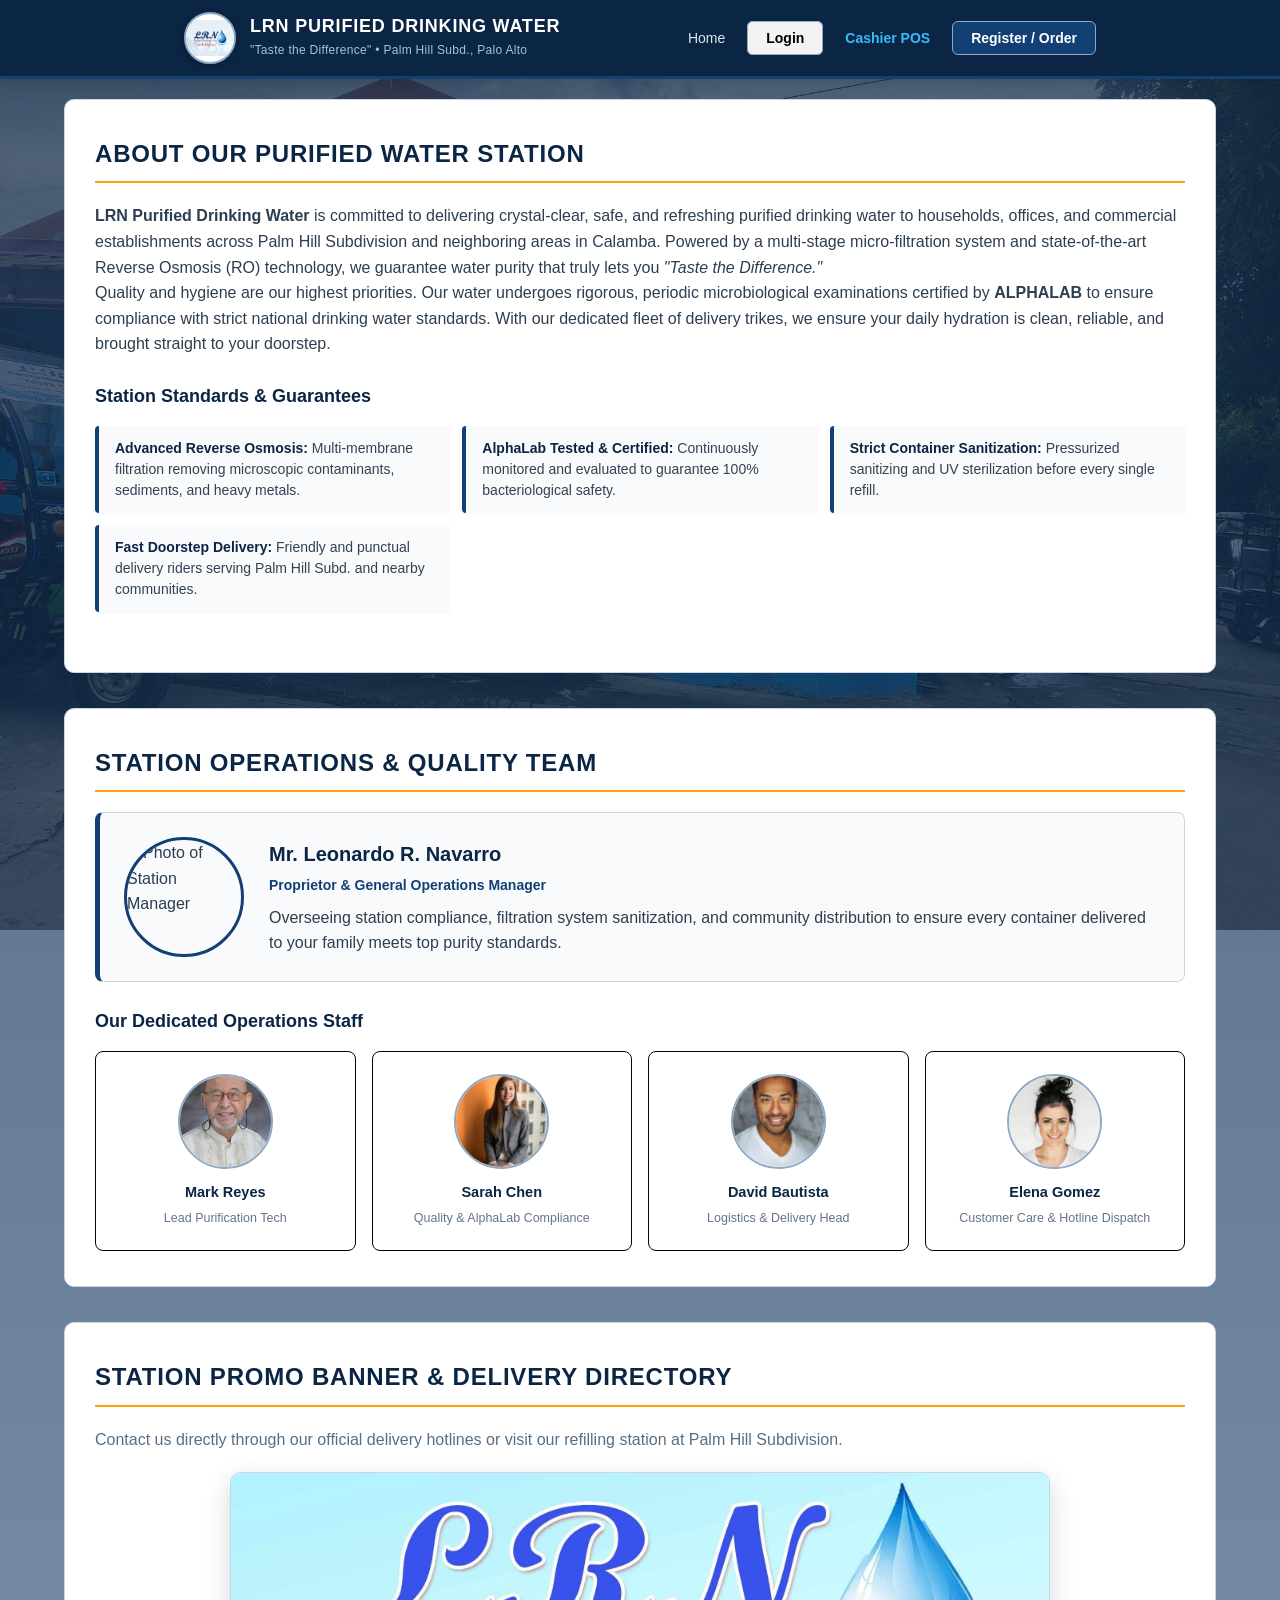
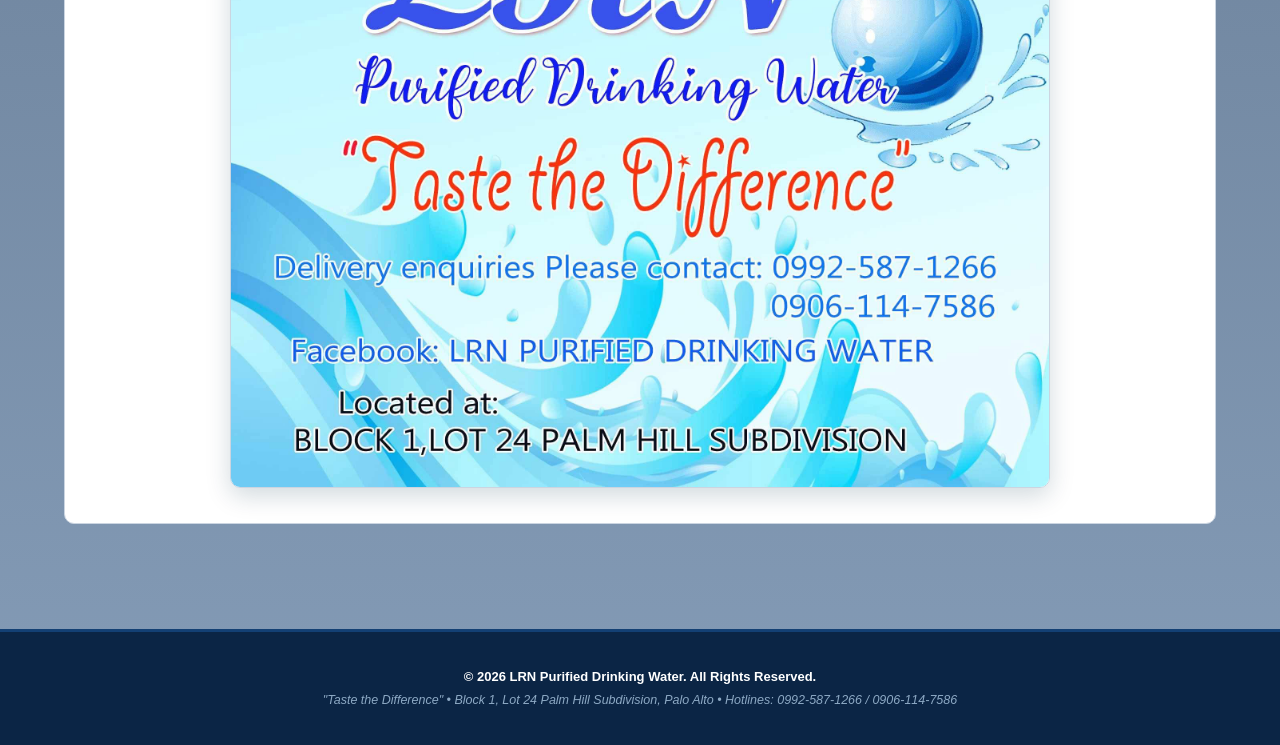
==== 01_SOURCE_CODE/index.html @ 71b27a32 "Restructure the directory to align with the required final submission directory given" ====
<!DOCTYPE html>
<html lang="en">
<head>
    <meta charset="UTF-8">
    <meta name="viewport" content="width=device-width, initial-scale=1.0">
    <title>Home Page | LRN Purified Drinking Water</title>
    <link rel="stylesheet" href="css/style.css" />
</head>

<body>

    <!-- Header Section -->
    <header>
    <div class="container header-inner">
        <!-- Brand Identity -->
        <a href="index.html" class="brand-section">
            <img src="images/lrn_logo.png" alt="LRN Purified Drinking Water Logo" class="brand-logo">
            <div class="brand-title">
                <h1>LRN PURIFIED DRINKING WATER</h1>
                <p>"Taste the Difference" &bull; Palm Hill Subd., Palo Alto</p>
            </div>
        </a>

        <!-- Navigation Links -->
        <nav>
            <ul>
                <li><a href="index.html" class="active">Home</a></li>
                <li><a href="login.html" class="nav-btn-login">Login</a></li>
                <li><a href="pos.html" style="color: #38bdf8; font-weight: bold;">Cashier POS</a></li>
                <li><a href="registration.html" class="nav-btn-register">Register / Order</a></li>
            </ul>
        </nav>
    </div>
    </header>

    <!-- Main Content Section -->
    <main class="container">
        
        <!-- About Department Section -> About LRN Water -->
        <section class="index-section-card">
            <h2 class="index-section-title">ABOUT OUR PURIFIED WATER STATION</h2>

            <div class="about-text">
                <p>
                    <strong>LRN Purified Drinking Water</strong> is committed to delivering crystal-clear, safe, and refreshing purified drinking water to households, offices, and commercial establishments across Palm Hill Subdivision and neighboring areas in Calamba. Powered by a multi-stage micro-filtration system and state-of-the-art Reverse Osmosis (RO) technology, we guarantee water purity that truly lets you <em>"Taste the Difference."</em>
                </p>
                <p>
                    Quality and hygiene are our highest priorities. Our water undergoes rigorous, periodic microbiological examinations certified by <strong>ALPHALAB</strong> to ensure compliance with strict national drinking water standards. With our dedicated fleet of delivery trikes, we ensure your daily hydration is clean, reliable, and brought straight to your doorstep.
                </p>
            </div>

            <!-- Features List -->
            <h3 class="subsection-title">Station Standards & Guarantees</h3>
            <ul class="features-list">
                <li>
                    <strong>Advanced Reverse Osmosis:</strong> Multi-membrane filtration removing microscopic contaminants, sediments, and heavy metals.
                </li>
                <li>
                    <strong>AlphaLab Tested & Certified:</strong> Continuously monitored and evaluated to guarantee 100% bacteriological safety.
                </li>
                <li>
                    <strong>Strict Container Sanitization:</strong> Pressurized sanitizing and UV sterilization before every single refill.
                </li>
                <li>
                    <strong>Fast Doorstep Delivery:</strong> Friendly and punctual delivery riders serving Palm Hill Subd. and nearby communities.
                </li>
            </ul>
        </section>

        <!-- Leadership & Operations Section -->
        <section class="index-section-card">
            <h2 class="index-section-title">STATION OPERATIONS & QUALITY TEAM</h2>
            
            <!-- Station Head Card -->
            <div class="dean-card">
                <img src="images/manager_index.jpg" alt="Photo of Station Manager" class="dean-img">
                <div class="dean-info">
                    <h3>Mr. Leonardo R. Navarro</h3>
                    <p class="position">Proprietor & General Operations Manager</p>
                    <p>Overseeing station compliance, filtration system sanitization, and community distribution to ensure every container delivered to your family meets top purity standards.</p>
                </div>
            </div>

            <!-- Team Grid (Responsive 4-column) -->
            <h3 class="subsection-title">Our Dedicated Operations Staff</h3>
            <div class="faculty-grid">
                <div class="faculty-card">
                    <img src="images/faculty_member_1_index.jpg" alt="Purification Specialist" class="faculty-img">
                    <h4>Mark Reyes</h4>
                    <p>Lead Purification Tech</p>
                </div>
                <div class="faculty-card">
                    <img src="images/faculty_member_2_index.jpg" alt="Quality Inspector" class="faculty-img">
                    <h4>Sarah Chen</h4>
                    <p>Quality & AlphaLab Compliance</p>
                </div>
                <div class="faculty-card">
                    <img src="images/faculty_member_3_index.jpg" alt="Logistics Lead" class="faculty-img">
                    <h4>David Bautista</h4>
                    <p>Logistics & Delivery Head</p>
                </div>
                <div class="faculty-card">
                    <img src="images/faculty_member_4_index.jpg" alt="Customer Care" class="faculty-img">
                    <h4>Elena Gomez</h4>
                    <p>Customer Care & Hotline Dispatch</p>
                </div>
            </div>
        </section>

        <!-- Official Station Banner & Contact Directory -->
        <section class="index-section-card">
            <h2 class="index-section-title">STATION PROMO BANNER & DELIVERY DIRECTORY</h2>
            <p style="margin-bottom: 20px; color: #576f84;">
                Contact us directly through our official delivery hotlines or visit our refilling station at Palm Hill Subdivision.
            </p>
            
            <div class="banner-container">
                <img 
                    src="images/lrn_tarpaulin.jpg" 
                    alt="LRN Purified Drinking Water Official Banner" 
                    class="tarpaulin-img"
                >
            </div>
        </section>

    </main>

    <!-- Footer -->
    <footer>
        <div class="container footer-compact">
            <p class="footer-copy">&copy; 2026 LRN Purified Drinking Water. All Rights Reserved.</p>
            <p class="footer-motto">"Taste the Difference" &bull; Block 1, Lot 24 Palm Hill Subdivision, Palo Alto &bull; Hotlines: 0992-587-1266 / 0906-114-7586</p>
        </div>
    </footer>

</body>
</html>
---- 01_SOURCE_CODE/css/style.css ----
/* ==========================================================
            UNIVERSAL CSS - TOGOTO
   ========================================================== */

* {
    margin: 0;
    padding: 0;
    box-sizing: border-box;
}

body {
    font-family: 'Segoe UI', Tahoma, Geneva, Verdana, sans-serif;
    font-size: 16px;
    line-height: 1.6;
    color: #2c3e50;
    background-color: #edf2f7;

    background: linear-gradient(rgba(11, 37, 69, 0.72), rgba(19, 64, 116, 0.52)), 
                url('../images/water_background.jpg') no-repeat center center fixed;
    background-size: cover;
    min-height: 100vh;
    
}

.container {
    width: 90%;
    max-width: 1200px;
    margin: 0 auto;
    padding: 20px 0;
}

/* HEADER */
header {
    background-color: #0b2545;
    border-bottom: 3px solid #134074;
    box-shadow: 0 4px 15px rgba(0, 0, 0, 0.15);
    position: relative;
    padding: 12px 0;
    z-index: 100;
}

.header-inner {
    max-width: 960px;
    margin: 0 auto;
    padding: 0 24px;
    display: flex;
    align-items: center;
    justify-content: space-between;
}

/* Brand Section */
.brand {
  display: flex;
  align-items: center;
  gap: 12px;
}

.brand-mark {
  font-family: 'IBM Plex Mono', monospace;
  background-color: var(--accent);
  color: var(--navy);
  font-size: 14px;
  font-weight: 600;
  letter-spacing: 0.08em;
  padding: 6px 10px;
  border: 1px solid var(--accent-dark);
}

.brand-name {
  color: #FFFFFF;
  font-size: 15px;
  letter-spacing: 0.02em;
}

.brand-section {
    display: flex;
    align-items: center;
    text-decoration: none; 
}

.brand-logo {
    width: 52px;
    height: 52px;
    border-radius: 50%;
    margin-right: 14px;
    border: 2px solid #8da9c4;
    background-color: #ffffff;
    box-shadow: 0 2px 6px rgba(0,0,0,0.2);
    object-fit: contain;
}

.brand-title h1 {
    font-size: 18px;
    font-weight: 700;
    letter-spacing: 0.8px;
    color: #ffffff;
    margin: 0;
    line-height: 1.2;
}

.brand-title p {
    font-size: 12px;
    font-weight: 400;
    color: #a8c0d8; 
    margin-top: 3px;
    letter-spacing: 0.3px;
}

/* Navigation Menu */
nav ul {
    list-style: none;
    display: flex;
    align-items: center;
    gap: 18px;
    margin: 0;
    padding: 0;
}

nav ul li a {
    text-decoration: none;
    color: #dce4ec;
    font-size: 14px;
    font-weight: 500;
    padding: 6px 4px;
    position: relative;
    transition: color 0.2s ease;
    white-space: nowrap;
}

/* "Register" Button */
.nav-btn-register {
    background-color: #134074;
    color: #ffffff;
    padding: 8px 18px;
    border-radius: 6px;
    border: 1px solid #8da9c4;
    font-weight: 600;
    transition: all 0.2s ease;
}

.nav-btn-register:hover {
    background-color: #5bc0be;
    color: #0b2545;
    border-color: #5bc0be;
    box-shadow: 0 2px 8px rgba(91, 192, 190, 0.3);
}

.nav-btn-login {
    background-color: #f3f3f3;
    color: #000000;
    padding: 8px 18px;
    border-radius: 6px;
    border: 1px solid #8da9c4;
    font-weight: 600;
    transition: all 0.2s ease;
}

.nav-btn-login:hover {
    background-color: #2e5f5f;
    color: #0b2545;
    border-color: #5bc0be;
    box-shadow: 0 2px 8px rgba(91, 192, 190, 0.3);
}

.auth-card,
.left-sidebar,
.registrationForm,
.form-group,
input, select, textarea {
    box-sizing: border-box;
}

/* Mobile & Tablet Responsiveness */
@media (max-width: 900px) {
    .header-inner {
        flex-direction: column;
        gap: 15px;
        text-align: center;
    }
    .brand-section {
        flex-direction: column;
    }
    .brand-logo {
        margin-right: 0;
        margin-bottom: 8px;
    }
    nav ul {
        flex-wrap: wrap;
        justify-content: center;
        gap: 12px;
    }
}

/* Footer */
footer {
    background-color: #0b2545;
    border-top: 3px solid #134074;
    padding: 15px 0;
    margin-top: 50px;
    text-align: center;
}

.footer-copy {
    color: #ffffff;
    font-size: 13px;
    font-weight: 600;
    margin: 0 0 3px 0;
}

.footer-motto {
    color: #8da9c4;
    font-size: 12.5px;
    font-style: italic;
    margin: 0;
}




















/* ==========================================================
            INDEX.HTML -- NAVARRO
   ========================================================== */

/* Hero Banner */
.hero-banner {
    background-color: #0b2545;
    background: linear-gradient(135deg, #0b2545 0%, #134074 100%);
    color: #ffffff;
    text-align: center;
    padding: 60px 20px;
    margin-bottom: 35px;
    border-bottom: 3px solid #8da9c4;
}

.hero-banner h2 {
    font-size: 32px;
    font-weight: 800;
    color: #ffffff; 
    letter-spacing: 2px;
    margin-bottom: 12px;
    text-shadow: 0 2px 4px rgba(0, 0, 0, 0.4);
}

.hero-banner p {
    font-size: 16px;
    color: #eef4f8;
    max-width: 800px;
    margin: 0 auto;
}

/* Subsection headings */
.subsection-title {
    font-size: 18px;
    color: #0b2545;
    margin: 25px 0 14px 0;
    font-weight: 700;
}

/* Department Features List (Modern Styled Cards) */
.features-list {
    list-style: none;
    padding: 0;
    margin: 15px 0 25px 0;
    display: grid;
    grid-template-columns: repeat(auto-fit, minmax(280px, 1fr));
    gap: 12px;
}

.features-list li {
    background-color: #f8fafc;
    border-left: 4px solid #134074;
    border-radius: 4px;
    padding: 12px 16px;
    font-size: 14px;
    line-height: 1.5;
    color: #334155;
    box-shadow: 0 1px 3px rgba(0, 0, 0, 0.05);
}

.features-list li strong {
    color: #0b2545;
}

/* Dean Card */
.dean-card {
    display: flex;
    align-items: center;
    background-color: #f8fafc;
    border: 1px solid #cbd5e1;
    border-left: 5px solid #134074;
    border-radius: 8px;
    padding: 24px;
    margin-bottom: 25px;
}

.dean-img {
    width: 120px;
    height: 120px;
    border-radius: 50%;
    object-fit: cover;
    margin-right: 25px;
    border: 3px solid #134074;
    flex-shrink: 0;
}

.dean-info h3 {
    color: #0b2545;
    font-size: 20px;
    margin-bottom: 4px;
}

.dean-info .position {
    color: #134074;
    font-weight: 600;
    font-size: 14px;
    margin-bottom: 8px;
}

/* Faculty Grid (Responsive for all screen sizes) */
.faculty-grid {
    display: grid;
    grid-template-columns: repeat(4, 1fr);
    gap: 16px;
    margin-top: 15px;
}

.faculty-card {
    background-color: #ffffff;
    border: 1px solid #030303;
    border-radius: 8px;
    text-align: center;
    padding: 22px 14px;
    display: flex;
    flex-direction: column;
    align-items: center;
    transition: transform 0.2s ease, box-shadow 0.2s ease;
}

.faculty-card:hover {
    transform: translateY(-3px);
    box-shadow: 0 6px 16px rgba(11, 37, 69, 0.1);
}

.faculty-img {
    width: 95px;
    height: 95px;
    border-radius: 50%;
    object-fit: cover;
    margin-bottom: 12px;
    border: 2.5px solid #8da9c4;
}

.faculty-card h4 {
    font-size: 14.5px;
    color: #0b2545;
    margin-bottom: 4px;
}

.faculty-card p {
    font-size: 12.5px;
    color: #64748b;
    margin: 0;
}

.index-section-card {
    background-color: #ffffff;
    border: 1px solid #cbd5e1;
    border-radius: 10px;
    padding: 35px 30px;
    margin-bottom: 35px;
}

.index-section-title {
    font-size: 24px;
    color: #0b2545;
    margin-bottom: 20px;
    border-bottom: 2px solid #fca311;
    padding-bottom: 8px;
    letter-spacing: 0.8px;
}

.banner-container {
    display: flex;
    justify-content: center;
    align-items: center;
    margin-top: 15px;
}

.tarpaulin-img {
    width: 100%;
    max-width: 820px;      
    height: auto;         
    border-radius: 10px;
    border: 1px solid #cbd5e1;
    box-shadow: 0 8px 24px rgba(2, 48, 71, 0.18);
    display: block;
}


/* INDEX Responsiveness */
@media (max-width: 992px) {
    .faculty-grid {
        grid-template-columns: repeat(2, 1fr); /
    }
}

@media (max-width: 600px) {
    .dean-card {
        flex-direction: column;
        text-align: center;
    }
    .dean-img {
        margin-right: 0;
        margin-bottom: 15px;
    }
    .faculty-grid {
        grid-template-columns: 1fr;           
    }
    .features-list {
        grid-template-columns: 1fr;
    }
}





/* ==========================================================
            LOGIN CSS -- AGUILAR
   ========================================================== */

.login-body {
    min-height: 100vh;
    display: flex;
    justify-content: center;
    align-items: center;
    padding: 30px 15px;
    background-size: cover;
    box-sizing: border-box;
}

.login-wrapper {
    width: 100%;
    max-width: 960px;
}

/* Top Back-To-Home Link */
.top-nav-bar {
    margin-bottom: 14px;
}

.top-nav-bar .back-home-link {
    color: #ffffff;
    text-decoration: none;
    font-size: 13.5px;
    font-weight: 600;
    display: inline-flex;
    align-items: center;
    gap: 6px;
}

.top-nav-bar .back-home-link:hover {
    color: #93c5fd;
    text-decoration: underline;
}

/* The Main Split Container (Desktop Flexbox) */
.login-card-container {
    display: flex;
    width: 100%;
    background: #ffffff;
    border-radius: 14px;
    overflow: hidden;
    box-shadow: 0 15px 35px rgba(0, 0, 0, 0.4), 0 2px 10px rgba(0, 0, 0, 0.2);
    border: 1px solid rgba(255, 255, 255, 0.15);
}

/* WELCOME SECTION (LEFT 40%) */
.welcome {
    width: 42%;
    padding: 45px 35px;
    color: white;
    display: flex;
    flex-direction: column;
    justify-content: space-between;
    background: linear-gradient(160deg, #0b2545 0%, #134074 60%, #1d5899 100%);
}

.school-brand {
    text-align: center;
}

.school-brand img {
    width: 85px;
    height: 85px;
    object-fit: contain;
    margin-bottom: 14px;
    background: #ffffff;
    border-radius: 50%;
    padding: 4px;
    border: 2px solid #8da9c4;
    box-shadow: 0 4px 10px rgba(0, 0, 0, 0.15);
}

.school-name {
    font-size: 19px;
    font-weight: 800;
    letter-spacing: 0.5px;
}

.department {
    margin-top: 6px;
    font-size: 13px;
    font-weight: 600;
    color: #d8ebff;
}

.college {
    margin-top: 5px;
    font-size: 11px;
    color: #b9d8f7;
    line-height: 1.4;
}

.welcome-content {
    margin: 30px 0;
}

.welcome-content h1 {
    font-size: 38px;
    color: #ffffff;
    margin-bottom: 12px;
}

.welcome-content p {
    color: #d8ebff;
    line-height: 1.6;
    font-size: 14px;
}

.welcome-footer p {
    font-size: 11.5px;
    color: #8da9c4;
    margin: 0;
}

/* FORM SECTION (RIGHT 58%) */
.form-section {
    width: 58%;
    padding: 45px 40px;
    background: #ffffff;
}

/* FORM HEADINGS */
.login-form h2 {
    color: #0b2545;
    font-size: 26px;
    margin-bottom: 6px;
}

.subtitle {
    color: #64748b;
    font-size: 13.5px;
    margin-bottom: 22px;
}

/* FORM LABELS & INPUTS */
.login-form label {
    display: block;
    color: #1e293b;
    font-size: 13px;
    font-weight: 600;
    margin-bottom: 6px;
}

.login-form input[type="text"],
.login-form input[type="email"],
.login-form input[type="password"] {
    width: 100%;
    padding: 12px 14px;
    margin-bottom: 16px;
    border: 1.5px solid #cbd5e1;
    border-radius: 8px;
    background: #f8fafc;
    color: #0f172a;
    font-size: 14px;
    outline: none;
    box-sizing: border-box;
    transition: all 0.2s;
}

.login-form input:focus {
    border-color: #134074;
    background: #ffffff;
    box-shadow: 0 0 0 3px rgba(19, 64, 116, 0.12);
}

/* LOGIN OPTIONS ROW */
.login-options {
    display: flex;
    align-items: center;
    justify-content: space-between;
    margin-bottom: 22px;
    font-size: 13px;
}

.login-options a {
    color: #134074;
    text-decoration: none;
    font-weight: 500;
}

.login-options a:hover {
    text-decoration: underline;
}

.remember {
    display: flex;
    align-items: center;
    gap: 6px;
    cursor: pointer;
    font-weight: normal;
    margin-bottom: 0;
    color: #475569;
}

.remember input {
    width: auto;
    margin: 0;
}

/* SUBMIT BUTTON */
.main-button {
    width: 100%;
    padding: 13px;
    border: none;
    border-radius: 8px;
    color: #ffffff;
    background: #0b2545;
    font-size: 15px;
    font-weight: 700;
    cursor: pointer;
}

.main-button:hover {
    background: #134074;    
}

/* SWITCH TO REGISTER LINK */
.switch-text {
    text-align: center;
    color: #64748b;
    font-size: 13px;
    margin-top: 22px;
}

.switch-link {
    color: #134074;
    font-weight: 700;
    text-decoration: none;
    margin-left: 4px;
}

.switch-link:hover {
    text-decoration: underline;
}

/* RESPONSIVENESS */
@media (max-width: 768px) {
    .login-body {
        padding: 20px 12px;
    }

    .login-card-container {
        flex-direction: column;
    }

    .welcome {
        width: 100%;
        padding: 30px 25px;
        text-align: center;
    }

    .welcome-content {
        display: none; 
    }

    .form-section {
        width: 100%;
        padding: 30px 22px;
    }
}













/* ==========================================================
            REGISTRATION CSS -- NAVARRO
   ========================================================== */

/* Register Body */
body.register-body {
    background-color: #335272;
    min-height: 100vh;
    margin: 0;
    padding: 30px 20px;
    font-family: -apple-system, BlinkMacSystemFont, "Segoe UI", Roboto, "Helvetica Neue", Arial, sans-serif;
    box-sizing: border-box;
    display: flex;
    justify-content: center;
    align-items: center;
}

.register-wrapper {
    width: 100%;
    max-width: 1050px;
}

/* Return Link */
.top-home-nav {
    margin-bottom: 14px;
}

.top-home-nav .back-home-link {
    color: #ffffff;
    text-decoration: none;
    font-size: 13.5px;
    font-weight: 600;
    display: inline-flex;
    align-items: center;
    gap: 6px;
}

.top-home-nav .back-home-link:hover {
    color: #93c5fd;
    text-decoration: underline;
}

.back-link {
    color: #ffffff;
    text-decoration: none;
    font-size: 13.5px;
    font-weight: 500;
    opacity: 0.9;
    transition: opacity 0.2s;
}

.auth-card {
    display: flex;
    width: 100%;
    background: #ffffff;
    border-radius: 14px;
    overflow: hidden;
    box-shadow: 0 15px 35px rgba(0, 0, 0, 0.4), 0 2px 10px rgba(0, 0, 0, 0.2);
    border: 1px solid rgba(255, 255, 255, 0.15);
}

/* Left Side */
.left-sidebar {
    background: linear-gradient(160deg, #0b2545 0%, #134074 60%, #1d5899 100%);
    color: #ffffff;
    width: 360px;
    padding: 40px 35px;
    display: flex;
    flex-direction: column;
    text-align: center;
    justify-content: space-between;
    flex-shrink: 0;
}

.brand-logo-circle {
    width: 80px;
    height: 80px;
    background-color: #ffffff;
    border-radius: 50%;
    display: flex;
    align-items: center;
    justify-content: center;
    margin: 0 auto 16px auto;
}

.brand-logo-circle img {
    width: 50px;
    height: 50px;
    object-fit: contain;
}

/* Typography styles */
.sidebar-brand h2 {
    font-size: 18px;
    font-weight: 800;
    letter-spacing: 0.5px;
    margin: 0 0 6px 0;
    color: #ffffff;
}

.sidebar-brand h3 {
    font-size: 13px;
    font-weight: 600;
    margin: 0 0 5px 0;
    color: #d8ebff;
}

.college-subtext {
    font-size: 11.5px;
    color: #b9d8f7;
    line-height: 1.4;
    margin: 0;
}

.sidebar-banner {
    margin: 40px 0;
}

.sidebar-banner h1 {
    font-size: 38px;
    font-weight: 700;
    margin: 0 0 14px 0;
    letter-spacing: -0.5px;
}

.sidebar-banner p {
    font-size: 13.5px;
    line-height: 1.6;
    color: #cbd5e1;
    margin: 0;
}

.sidebar-footer p {
    font-size: 12px;
    color: #94a3b8;
    margin: 0;
}

/* Right Sidebar (Registration Form) Area */
.right-sidebar-form-panel {
    flex: 1;
    padding: 45px 50px;
    background-color: #fcfbfb;
    overflow-y: auto;
    max-height: 90vh;
}

.right-sidebar-form-header {
    margin-bottom: 25px;
}

.right-sidebar-title{
    font-size: 24px;
    font-weight: 800;
    color: #0b2545;
    letter-spacing: 0.5px;
    margin: 0 0 8px 0;
}

.right-sidebar-subtitle {
    font-size: 14px;
    color: #64748b;
    margin: 0;
}

/* Form Groups & Inputs */
.form-group {
    margin-bottom: 18px;
}

.form-group label {
    display: block;
    font-size: 13px;
    font-weight: 600;
    color: #1e293b;
    margin-bottom: 7px;
}

.form-row {
    display: flex;
    gap: 16px;
}

.form-row .form-group {
    flex: 1;
}

input[type="text"],
input[type="email"],
input[type="password"],
input[type="date"],
input[type="tel"],  
select,
textarea {
    width: 100%;
    padding: 11px 14px;
    font-size: 14px;
    font-family: inherit;
    border: 1px solid #94a3b8; 
    border-radius: 8px;
    background-color: #ffffff;
    box-sizing: border-box;
    color: #0f172a;
    transition: border-color 0.2s, box-shadow 0.2s;
}

input::placeholder,
textarea::placeholder {
    color: #94a3b8;
}

input:focus,
select:focus,
textarea:focus {
    outline: none;
    border-color: #0d2848;
    box-shadow: 0 0 0 3px rgba(13, 40, 72, 0.1);
}

/* Message Container */
.age-feedback {
    display: none;
    font-size: 13px;
    font-weight: 600;
    margin-top: 6px;
    align-items: center;
    gap: 6px;
}

/* 18+ Eligible (Green Field & Text) */
input.valid-age {
    border-color: #16a34a;
    background-color: #f0fdf4;
    box-shadow: 0 0 0 3px rgba(22, 163, 74, 0.15);
}

.age-feedback.eligible {
    display: flex;
    color: #15803d;
}

/* Under 18 Ineligible (Red Field & Text) */
input.invalid-age {
    border-color: #dc2626;
    background-color: #fef2f2;
    box-shadow: 0 0 0 3px rgba(220, 38, 38, 0.15);
}

.age-feedback.ineligible {
    display: flex;
    color: #b91c1c;
}

/*  PASSWORD STRENGTH SYSTEM STYLES */
.password-strength-container {
    margin-top: 8px;
    display: flex;
    flex-direction: column;
    gap: 4px;
}

/* Background Gray Bar */
.strength-bar-track {
    width: 100%;
    height: 6px;
    background-color: #e2e8f0;
    border-radius: 4px;
    overflow: hidden;
}

/* Dynamic Fill Bar */
.strength-bar {
    height: 100%;
    width: 0%;
    border-radius: 4px;
    transition: width 0.3s ease, background-color 0.3s ease;
}

/* Strength Text Label */
.strength-text {
    font-size: 12px;
    font-weight: 700;
}

/* Requirements Subtext */
.password-hint {
    font-size: 11.5px;
    color: #64748b;
    margin-top: 5px;
    line-height: 1.35;
}

/* State: Weak (Red) */
.strength-weak .strength-bar {
    width: 33%;
    background-color: #dc2626;
}
.strength-weak .strength-text {
    color: #dc2626;
}

/* State: Moderate (Amber) */
.strength-moderate .strength-bar {
    width: 66%;
    background-color: #f59e0b;
}
.strength-moderate .strength-text {
    color: #d97706;
}

/* State: Strong (Green) */
.strength-strong .strength-bar {
    width: 100%;
    background-color: #16a34a;
}
.strength-strong .strength-text {
    color: #15803d;
}


/* Radios and Checkbox Options */
.option-list,
.option-grid {
    display: grid;
    grid-template-columns: repeat(auto-fit, minmax(180px, 1fr));
    gap: 10px;
}

.option-item {
    display: flex;
    align-items: center;
    gap: 9px;
    padding: 9px 12px;
    background-color: #f8fafc;
    border: 1px solid #e2e8f0;
    border-radius: 7px;
    font-size: 13px;
    color: #334155;
    cursor: pointer;
}

.option-item input {
    cursor: pointer;
}

.checkbox-label {
    display: flex;
    align-items: center;
    gap: 10px;
    font-size: 13px;
    color: #475569;
    cursor: pointer;
}

.checkbox-label input {
    cursor: pointer;
}

/* Buttons */
.button-row {
    display: flex;
    gap: 12px;
    margin-top: 25px;
}

.btn-auth-submit {
    flex: 2;
    background-color: #0d2848; /* Exact dark navy as login button */
    color: #ffffff;
    padding: 12px 18px;
    border: none;
    border-radius: 8px;
    font-size: 14px;
    font-weight: 600;
    cursor: pointer;
    transition: background-color 0.2s;
}

.btn-auth-submit:hover {
    background-color: #081a30;
}

.btn-auth-reset {
    flex: 1;
    background-color: #f1f5f9;
    color: #475569;
    padding: 12px 18px;
    border: 1px solid #cbd5e1;
    border-radius: 8px;
    font-size: 14px;
    font-weight: 600;
    cursor: pointer;
}

.btn-auth-reset:hover {
    background-color: #e2e8f0;
}

/* Bottom Helper / Redirect */
.right-sidebar-footer-link {
    margin-top: 24px;
    text-align: center;
    font-size: 13.5px;
    color: #475569;
}

.right-sidebar-footer-link a {
    color: #0b2545;
    text-decoration: none;
}

.right-sidebar-footer-link a:hover {
    text-decoration: underline;
}

/* Registration Summary Card */

.username-highlight-row {
    background-color: #f0fdf4;
}

.username-badge {
    font-family: 'Courier New', Courier, monospace;
    font-size: 15px;
    font-weight: 700;
    color: #0b2545;
    background-color: #e0f2fe;
    border: 1px solid #7dd3fc;
    padding: 3px 10px;
    border-radius: 6px;
    letter-spacing: 0.5px;
    display: inline-block;
}

.summary-card {
    margin-top: 25px;
    padding: 20px;
    background-color: #f0fdf4;
    border: 1.5px solid #86efac;
    border-radius: 10px;
    box-sizing: border-box;
    width: 100%;
    overflow: hidden; /* Prevents card from spilling out */
}

.summary-card h3 {
    color: #166534;
    font-size: 18px;
    font-weight: 700;
    margin: 0 0 4px 0;
}

.summary-subtext {
    color: #15803d;
    font-size: 13px;
    margin: 0 0 16px 0;
}

/* Base Table (Desktop / Tablet: Clean 2-column) */
.summary-table {
    width: 100%;
    border-collapse: collapse;
    background-color: #ffffff;
    border-radius: 8px;
    overflow: hidden;
    border: 1px solid #dcfce7;
    box-sizing: border-box;
}

.summary-table tr {
    border-bottom: 1px solid #e2e8f0;
}

.summary-table tr:last-child {
    border-bottom: none;
}

.summary-table th {
    width: 38%;
    padding: 10px 14px;
    text-align: left;
    font-size: 13px;
    font-weight: 700;
    color: #0b2545;
    background-color: #f8fafc;
    vertical-align: top;
}

.summary-table td {
    padding: 10px 14px;
    font-size: 13.5px;
    color: #334155;
    vertical-align: top;
    word-break: break-word;
}

/* Register Page Responsiveness */
/* --- MOBILE / PHONE  (375px to 480px) --- */
@media (max-width: 768px) {
    body.register-body {
        padding: 16px 12px;
        align-items: flex-start; 
        min-height: auto;
    }

    .register-wrapper {
        max-width: 100%;
    }

    .auth-card.register-layout {
        flex-direction: column;
        border-radius: 12px;
    }

    /* Compact the blue sidebar into a sleek top header */
    .left-sidebar {
        width: 100%;
        padding: 24px 16px;
        box-sizing: border-box;
        text-align: center;
        justify-content: center;
    }

    /* Smaller circular logo */
    .brand-logo-circle {
        width: 62px;
        height: 62px;
        margin: 0 auto 10px auto;
    }

    .brand-logo-circle img {
        width: 44px;
        height: 44px;
    }

    .sidebar-brand h2 {
        font-size: 16px;
        margin-bottom: 3px;
    }

    .sidebar-brand h3 {
        font-size: 12px;
        margin-bottom: 3px;
    }

    .college-subtext {
        font-size: 11px;
    }

    /* Hide marketing banner & footer on mobile to save space */
    .sidebar-banner,
    .sidebar-footer {
        display: none;
    }

    /* Form Container Spacing */
    .right-sidebar-form-panel {
        padding: 24px 18px;
        max-height: none;       
        overflow-y: visible;
    }

    .right-sidebar-title {
        font-size: 20px;
    }

    .right-sidebar-subtitle {
        font-size: 13px;
        margin-bottom: 18px;
    }

    .form-row {
        flex-direction: column;
        gap: 0;
    }

    .option-list,
    .option-grid {
        grid-template-columns: 1fr;
        gap: 8px;
    }

    .option-item {
        padding: 10px 12px;
        font-size: 13px;
    }

    /* Full-width action buttons */
    .button-row {
        flex-direction: column;
        gap: 10px;
    }

    .btn-auth-submit,
    .btn-auth-reset {
        width: 100%;
        padding: 13px;
        font-size: 14px;
    }
}
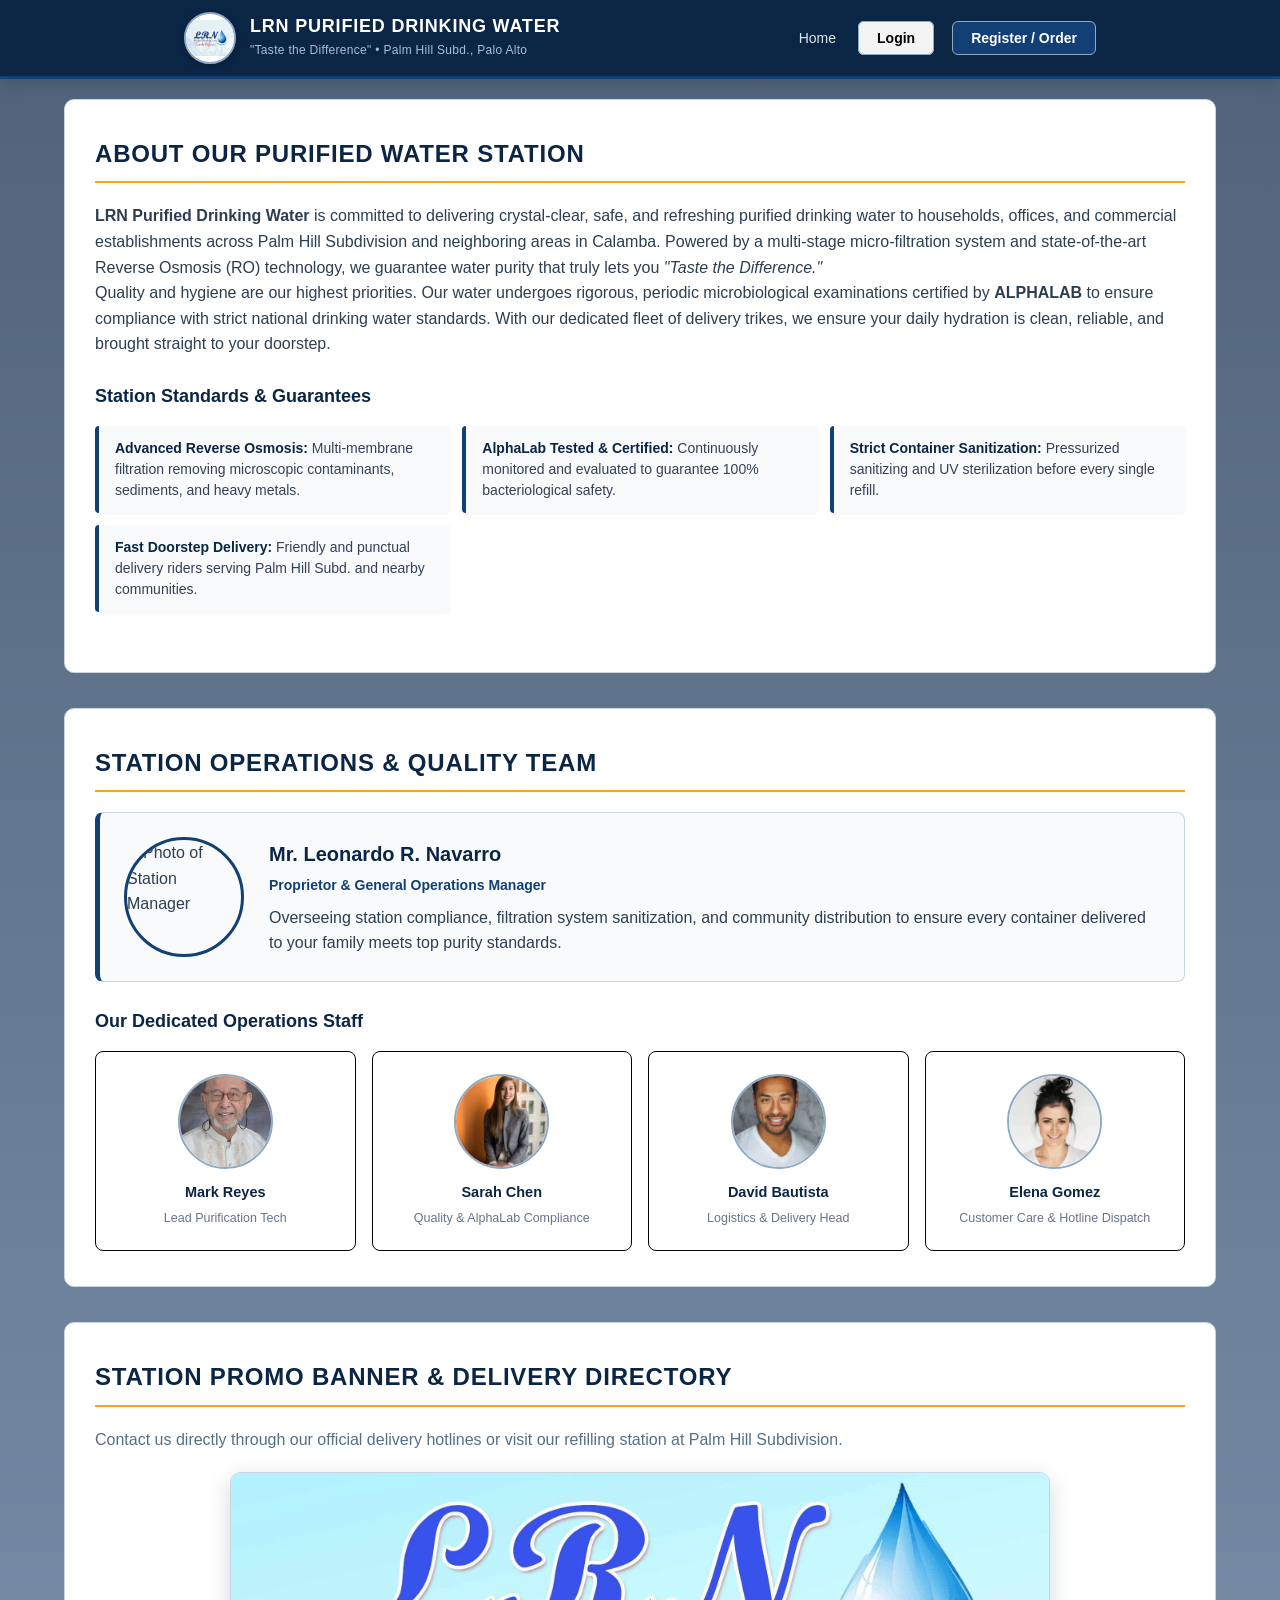
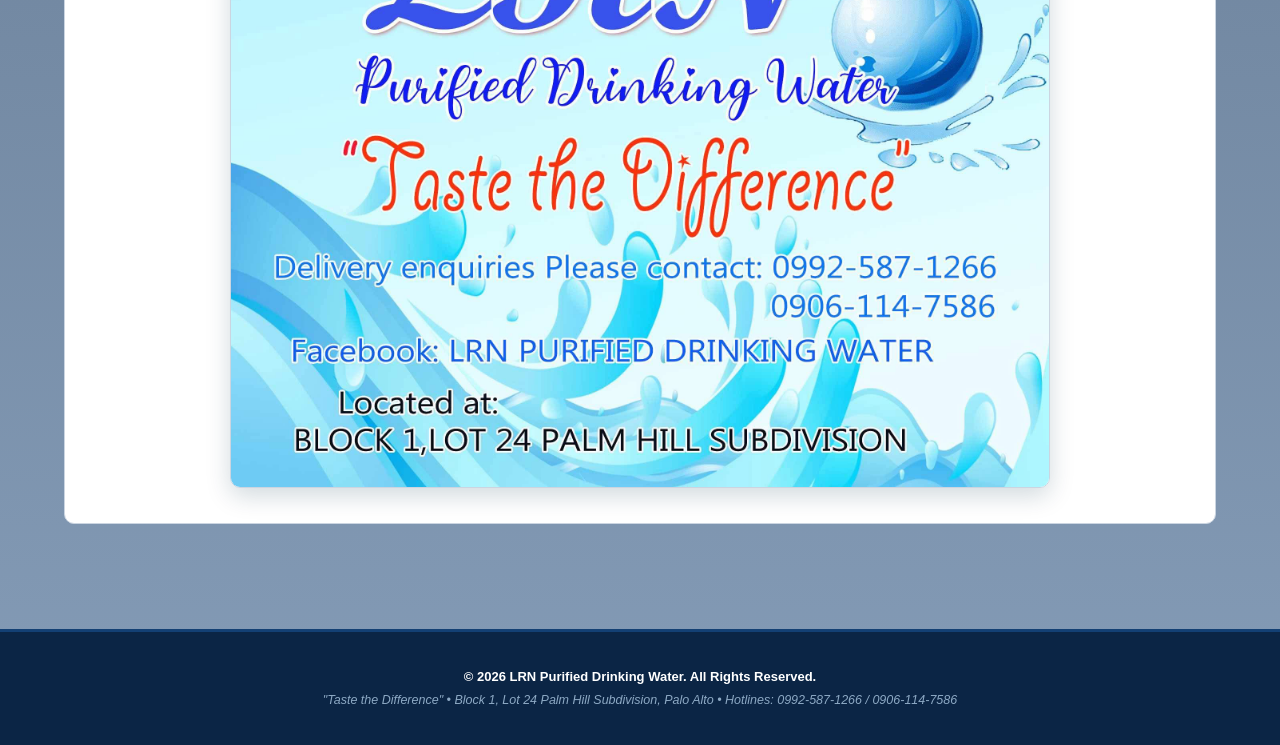
==== commit 4e1356a9: "Eh" ====
--- a/01_SOURCE_CODE/index.html
+++ b/01_SOURCE_CODE/index.html
@@ -4,7 +4,7 @@
     <meta charset="UTF-8">
     <meta name="viewport" content="width=device-width, initial-scale=1.0">
     <title>Home Page | LRN Purified Drinking Water</title>
-    <link rel="stylesheet" href="css/style.css" />
+    <link rel="stylesheet" href="assets/css/style.css" />
 </head>
 
 <body>
@@ -26,7 +26,6 @@
             <ul>
                 <li><a href="index.html" class="active">Home</a></li>
                 <li><a href="login.html" class="nav-btn-login">Login</a></li>
-                <li><a href="pos.html" style="color: #38bdf8; font-weight: bold;">Cashier POS</a></li>
                 <li><a href="registration.html" class="nav-btn-register">Register / Order</a></li>
             </ul>
         </nav>
--- a/01_SOURCE_CODE/assets/css/style.css
+++ b/01_SOURCE_CODE/assets/css/style.css
@@ -0,0 +1,1321 @@
+/* ==========================================================
+            UNIVERSAL CSS - TOGOTO
+   ========================================================== */
+
+* {
+    margin: 0;
+    padding: 0;
+    box-sizing: border-box;
+}
+
+body {
+    font-family: 'Segoe UI', Tahoma, Geneva, Verdana, sans-serif;
+    font-size: 16px;
+    line-height: 1.6;
+    color: #2c3e50;
+    background-color: #edf2f7;
+
+    background: linear-gradient(rgba(11, 37, 69, 0.72), rgba(19, 64, 116, 0.52)), 
+                url('../01_SOURCE_CODE/images/water_background.jpg') no-repeat center center fixed;
+    background-size: cover;
+    min-height: 100vh;
+    
+}
+
+.container {
+    width: 90%;
+    max-width: 1200px;
+    margin: 0 auto;
+    padding: 20px 0;
+}
+
+/* HEADER */
+header {
+    background-color: #0b2545;
+    border-bottom: 3px solid #134074;
+    box-shadow: 0 4px 15px rgba(0, 0, 0, 0.15);
+    position: relative;
+    padding: 12px 0;
+    z-index: 100;
+}
+
+.header-inner {
+    max-width: 960px;
+    margin: 0 auto;
+    padding: 0 24px;
+    display: flex;
+    align-items: center;
+    justify-content: space-between;
+}
+
+/* Brand Section */
+.brand {
+  display: flex;
+  align-items: center;
+  gap: 12px;
+}
+
+.brand-mark {
+  font-family: 'IBM Plex Mono', monospace;
+  background-color: var(--accent);
+  color: var(--navy);
+  font-size: 14px;
+  font-weight: 600;
+  letter-spacing: 0.08em;
+  padding: 6px 10px;
+  border: 1px solid var(--accent-dark);
+}
+
+.brand-name {
+  color: #FFFFFF;
+  font-size: 15px;
+  letter-spacing: 0.02em;
+}
+
+.brand-section {
+    display: flex;
+    align-items: center;
+    text-decoration: none; 
+}
+
+.brand-logo {
+    width: 52px;
+    height: 52px;
+    border-radius: 50%;
+    margin-right: 14px;
+    border: 2px solid #8da9c4;
+    background-color: #ffffff;
+    box-shadow: 0 2px 6px rgba(0,0,0,0.2);
+    object-fit: contain;
+}
+
+.brand-title h1 {
+    font-size: 18px;
+    font-weight: 700;
+    letter-spacing: 0.8px;
+    color: #ffffff;
+    margin: 0;
+    line-height: 1.2;
+}
+
+.brand-title p {
+    font-size: 12px;
+    font-weight: 400;
+    color: #a8c0d8; 
+    margin-top: 3px;
+    letter-spacing: 0.3px;
+}
+
+/* Navigation Menu */
+nav ul {
+    list-style: none;
+    display: flex;
+    align-items: center;
+    gap: 18px;
+    margin: 0;
+    padding: 0;
+}
+
+nav ul li a {
+    text-decoration: none;
+    color: #dce4ec;
+    font-size: 14px;
+    font-weight: 500;
+    padding: 6px 4px;
+    position: relative;
+    transition: color 0.2s ease;
+    white-space: nowrap;
+}
+
+/* "Register" Button */
+.nav-btn-register {
+    background-color: #134074;
+    color: #ffffff;
+    padding: 8px 18px;
+    border-radius: 6px;
+    border: 1px solid #8da9c4;
+    font-weight: 600;
+    transition: all 0.2s ease;
+}
+
+.nav-btn-register:hover {
+    background-color: #5bc0be;
+    color: #0b2545;
+    border-color: #5bc0be;
+    box-shadow: 0 2px 8px rgba(91, 192, 190, 0.3);
+}
+
+.nav-btn-login {
+    background-color: #f3f3f3;
+    color: #000000;
+    padding: 8px 18px;
+    border-radius: 6px;
+    border: 1px solid #8da9c4;
+    font-weight: 600;
+    transition: all 0.2s ease;
+}
+
+.nav-btn-login:hover {
+    background-color: #2e5f5f;
+    color: #0b2545;
+    border-color: #5bc0be;
+    box-shadow: 0 2px 8px rgba(91, 192, 190, 0.3);
+}
+
+.auth-card,
+.left-sidebar,
+.registrationForm,
+.form-group,
+input, select, textarea {
+    box-sizing: border-box;
+}
+
+/* Mobile & Tablet Responsiveness */
+@media (max-width: 900px) {
+    .header-inner {
+        flex-direction: column;
+        gap: 15px;
+        text-align: center;
+    }
+    .brand-section {
+        flex-direction: column;
+    }
+    .brand-logo {
+        margin-right: 0;
+        margin-bottom: 8px;
+    }
+    nav ul {
+        flex-wrap: wrap;
+        justify-content: center;
+        gap: 12px;
+    }
+}
+
+/* Footer */
+footer {
+    background-color: #0b2545;
+    border-top: 3px solid #134074;
+    padding: 15px 0;
+    margin-top: 50px;
+    text-align: center;
+}
+
+.footer-copy {
+    color: #ffffff;
+    font-size: 13px;
+    font-weight: 600;
+    margin: 0 0 3px 0;
+}
+
+.footer-motto {
+    color: #8da9c4;
+    font-size: 12.5px;
+    font-style: italic;
+    margin: 0;
+}
+
+
+
+
+
+
+
+
+
+
+
+
+
+
+
+
+
+
+
+
+/* ==========================================================
+            INDEX.HTML -- NAVARRO
+   ========================================================== */
+
+/* Hero Banner */
+.hero-banner {
+    background-color: #0b2545;
+    background: linear-gradient(135deg, #0b2545 0%, #134074 100%);
+    color: #ffffff;
+    text-align: center;
+    padding: 60px 20px;
+    margin-bottom: 35px;
+    border-bottom: 3px solid #8da9c4;
+}
+
+.hero-banner h2 {
+    font-size: 32px;
+    font-weight: 800;
+    color: #ffffff; 
+    letter-spacing: 2px;
+    margin-bottom: 12px;
+    text-shadow: 0 2px 4px rgba(0, 0, 0, 0.4);
+}
+
+.hero-banner p {
+    font-size: 16px;
+    color: #eef4f8;
+    max-width: 800px;
+    margin: 0 auto;
+}
+
+/* Subsection headings */
+.subsection-title {
+    font-size: 18px;
+    color: #0b2545;
+    margin: 25px 0 14px 0;
+    font-weight: 700;
+}
+
+/* Department Features List (Modern Styled Cards) */
+.features-list {
+    list-style: none;
+    padding: 0;
+    margin: 15px 0 25px 0;
+    display: grid;
+    grid-template-columns: repeat(auto-fit, minmax(280px, 1fr));
+    gap: 12px;
+}
+
+.features-list li {
+    background-color: #f8fafc;
+    border-left: 4px solid #134074;
+    border-radius: 4px;
+    padding: 12px 16px;
+    font-size: 14px;
+    line-height: 1.5;
+    color: #334155;
+    box-shadow: 0 1px 3px rgba(0, 0, 0, 0.05);
+}
+
+.features-list li strong {
+    color: #0b2545;
+}
+
+/* Dean Card */
+.dean-card {
+    display: flex;
+    align-items: center;
+    background-color: #f8fafc;
+    border: 1px solid #cbd5e1;
+    border-left: 5px solid #134074;
+    border-radius: 8px;
+    padding: 24px;
+    margin-bottom: 25px;
+}
+
+.dean-img {
+    width: 120px;
+    height: 120px;
+    border-radius: 50%;
+    object-fit: cover;
+    margin-right: 25px;
+    border: 3px solid #134074;
+    flex-shrink: 0;
+}
+
+.dean-info h3 {
+    color: #0b2545;
+    font-size: 20px;
+    margin-bottom: 4px;
+}
+
+.dean-info .position {
+    color: #134074;
+    font-weight: 600;
+    font-size: 14px;
+    margin-bottom: 8px;
+}
+
+/* Faculty Grid (Responsive for all screen sizes) */
+.faculty-grid {
+    display: grid;
+    grid-template-columns: repeat(4, 1fr);
+    gap: 16px;
+    margin-top: 15px;
+}
+
+.faculty-card {
+    background-color: #ffffff;
+    border: 1px solid #030303;
+    border-radius: 8px;
+    text-align: center;
+    padding: 22px 14px;
+    display: flex;
+    flex-direction: column;
+    align-items: center;
+    transition: transform 0.2s ease, box-shadow 0.2s ease;
+}
+
+.faculty-card:hover {
+    transform: translateY(-3px);
+    box-shadow: 0 6px 16px rgba(11, 37, 69, 0.1);
+}
+
+.faculty-img {
+    width: 95px;
+    height: 95px;
+    border-radius: 50%;
+    object-fit: cover;
+    margin-bottom: 12px;
+    border: 2.5px solid #8da9c4;
+}
+
+.faculty-card h4 {
+    font-size: 14.5px;
+    color: #0b2545;
+    margin-bottom: 4px;
+}
+
+.faculty-card p {
+    font-size: 12.5px;
+    color: #64748b;
+    margin: 0;
+}
+
+.index-section-card {
+    background-color: #ffffff;
+    border: 1px solid #cbd5e1;
+    border-radius: 10px;
+    padding: 35px 30px;
+    margin-bottom: 35px;
+}
+
+.index-section-title {
+    font-size: 24px;
+    color: #0b2545;
+    margin-bottom: 20px;
+    border-bottom: 2px solid #fca311;
+    padding-bottom: 8px;
+    letter-spacing: 0.8px;
+}
+
+.banner-container {
+    display: flex;
+    justify-content: center;
+    align-items: center;
+    margin-top: 15px;
+}
+
+.tarpaulin-img {
+    width: 100%;
+    max-width: 820px;      
+    height: auto;         
+    border-radius: 10px;
+    border: 1px solid #cbd5e1;
+    box-shadow: 0 8px 24px rgba(2, 48, 71, 0.18);
+    display: block;
+}
+
+
+/* INDEX Responsiveness */
+@media (max-width: 992px) {
+    .faculty-grid {
+        grid-template-columns: repeat(2, 1fr); /
+    }
+}
+
+@media (max-width: 600px) {
+    .dean-card {
+        flex-direction: column;
+        text-align: center;
+    }
+    .dean-img {
+        margin-right: 0;
+        margin-bottom: 15px;
+    }
+    .faculty-grid {
+        grid-template-columns: 1fr;           
+    }
+    .features-list {
+        grid-template-columns: 1fr;
+    }
+}
+
+
+
+
+
+/* ==========================================================
+            LOGIN CSS -- AGUILAR
+   ========================================================== */
+
+.login-body {
+    min-height: 100vh;
+    display: flex;
+    justify-content: center;
+    align-items: center;
+    padding: 30px 15px;
+    background-size: cover;
+    box-sizing: border-box;
+}
+
+.login-wrapper {
+    width: 100%;
+    max-width: 960px;
+}
+
+/* Top Back-To-Home Link */
+.top-nav-bar {
+    margin-bottom: 14px;
+}
+
+.top-nav-bar .back-home-link {
+    color: #ffffff;
+    text-decoration: none;
+    font-size: 13.5px;
+    font-weight: 600;
+    display: inline-flex;
+    align-items: center;
+    gap: 6px;
+}
+
+.top-nav-bar .back-home-link:hover {
+    color: #93c5fd;
+    text-decoration: underline;
+}
+
+/* The Main Split Container (Desktop Flexbox) */
+.login-card-container {
+    display: flex;
+    width: 100%;
+    background: #ffffff;
+    border-radius: 14px;
+    overflow: hidden;
+    box-shadow: 0 15px 35px rgba(0, 0, 0, 0.4), 0 2px 10px rgba(0, 0, 0, 0.2);
+    border: 1px solid rgba(255, 255, 255, 0.15);
+}
+
+/* WELCOME SECTION (LEFT 40%) */
+.welcome {
+    width: 42%;
+    padding: 45px 35px;
+    color: white;
+    display: flex;
+    flex-direction: column;
+    justify-content: space-between;
+    background: linear-gradient(160deg, #0b2545 0%, #134074 60%, #1d5899 100%);
+}
+
+.school-brand {
+    text-align: center;
+}
+
+.school-brand img {
+    width: 85px;
+    height: 85px;
+    object-fit: contain;
+    margin-bottom: 14px;
+    background: #ffffff;
+    border-radius: 50%;
+    padding: 4px;
+    border: 2px solid #8da9c4;
+    box-shadow: 0 4px 10px rgba(0, 0, 0, 0.15);
+}
+
+.school-name {
+    font-size: 19px;
+    font-weight: 800;
+    letter-spacing: 0.5px;
+}
+
+.department {
+    margin-top: 6px;
+    font-size: 13px;
+    font-weight: 600;
+    color: #d8ebff;
+}
+
+.college {
+    margin-top: 5px;
+    font-size: 11px;
+    color: #b9d8f7;
+    line-height: 1.4;
+}
+
+.welcome-content {
+    margin: 30px 0;
+}
+
+.welcome-content h1 {
+    font-size: 38px;
+    color: #ffffff;
+    margin-bottom: 12px;
+}
+
+.welcome-content p {
+    color: #d8ebff;
+    line-height: 1.6;
+    font-size: 14px;
+}
+
+.welcome-footer p {
+    font-size: 11.5px;
+    color: #8da9c4;
+    margin: 0;
+}
+
+/* FORM SECTION (RIGHT 58%) */
+.form-section {
+    width: 58%;
+    padding: 45px 40px;
+    background: #ffffff;
+}
+
+/* FORM HEADINGS */
+.login-form h2 {
+    color: #0b2545;
+    font-size: 26px;
+    margin-bottom: 6px;
+}
+
+.subtitle {
+    color: #64748b;
+    font-size: 13.5px;
+    margin-bottom: 22px;
+}
+
+/* FORM LABELS & INPUTS */
+.login-form label {
+    display: block;
+    color: #1e293b;
+    font-size: 13px;
+    font-weight: 600;
+    margin-bottom: 6px;
+}
+
+.login-form input[type="text"],
+.login-form input[type="email"],
+.login-form input[type="password"] {
+    width: 100%;
+    padding: 12px 14px;
+    margin-bottom: 16px;
+    border: 1.5px solid #cbd5e1;
+    border-radius: 8px;
+    background: #f8fafc;
+    color: #0f172a;
+    font-size: 14px;
+    outline: none;
+    box-sizing: border-box;
+    transition: all 0.2s;
+}
+
+.login-form input:focus {
+    border-color: #134074;
+    background: #ffffff;
+    box-shadow: 0 0 0 3px rgba(19, 64, 116, 0.12);
+}
+
+/* LOGIN OPTIONS ROW */
+.login-options {
+    display: flex;
+    align-items: center;
+    justify-content: space-between;
+    margin-bottom: 22px;
+    font-size: 13px;
+}
+
+.login-options a {
+    color: #134074;
+    text-decoration: none;
+    font-weight: 500;
+}
+
+.login-options a:hover {
+    text-decoration: underline;
+}
+
+.remember {
+    display: flex;
+    align-items: center;
+    gap: 6px;
+    cursor: pointer;
+    font-weight: normal;
+    margin-bottom: 0;
+    color: #475569;
+}
+
+.remember input {
+    width: auto;
+    margin: 0;
+}
+
+/* SUBMIT BUTTON */
+.main-button {
+    width: 100%;
+    padding: 13px;
+    border: none;
+    border-radius: 8px;
+    color: #ffffff;
+    background: #0b2545;
+    font-size: 15px;
+    font-weight: 700;
+    cursor: pointer;
+}
+
+.main-button:hover {
+    background: #134074;    
+}
+
+/* SWITCH TO REGISTER LINK */
+.switch-text {
+    text-align: center;
+    color: #64748b;
+    font-size: 13px;
+    margin-top: 22px;
+}
+
+.switch-link {
+    color: #134074;
+    font-weight: 700;
+    text-decoration: none;
+    margin-left: 4px;
+}
+
+.switch-link:hover {
+    text-decoration: underline;
+}
+
+/* RESPONSIVENESS */
+@media (max-width: 768px) {
+    .login-body {
+        padding: 20px 12px;
+    }
+
+    .login-card-container {
+        flex-direction: column;
+    }
+
+    .welcome {
+        width: 100%;
+        padding: 30px 25px;
+        text-align: center;
+    }
+
+    .welcome-content {
+        display: none; 
+    }
+
+    .form-section {
+        width: 100%;
+        padding: 30px 22px;
+    }
+}
+
+
+
+
+
+
+
+
+
+
+
+
+
+/* ==========================================================
+            REGISTRATION CSS -- NAVARRO
+   ========================================================== */
+
+/* Register Body */
+body.register-body {
+    background-color: #335272;
+    min-height: 100vh;
+    margin: 0;
+    padding: 30px 20px;
+    font-family: -apple-system, BlinkMacSystemFont, "Segoe UI", Roboto, "Helvetica Neue", Arial, sans-serif;
+    box-sizing: border-box;
+    display: flex;
+    justify-content: center;
+    align-items: center;
+}
+
+.register-wrapper {
+    width: 100%;
+    max-width: 1050px;
+}
+
+/* Return Link */
+.top-home-nav {
+    margin-bottom: 14px;
+}
+
+.top-home-nav .back-home-link {
+    color: #ffffff;
+    text-decoration: none;
+    font-size: 13.5px;
+    font-weight: 600;
+    display: inline-flex;
+    align-items: center;
+    gap: 6px;
+}
+
+.top-home-nav .back-home-link:hover {
+    color: #93c5fd;
+    text-decoration: underline;
+}
+
+.back-link {
+    color: #ffffff;
+    text-decoration: none;
+    font-size: 13.5px;
+    font-weight: 500;
+    opacity: 0.9;
+    transition: opacity 0.2s;
+}
+
+.auth-card {
+    display: flex;
+    width: 100%;
+    background: #ffffff;
+    border-radius: 14px;
+    overflow: hidden;
+    box-shadow: 0 15px 35px rgba(0, 0, 0, 0.4), 0 2px 10px rgba(0, 0, 0, 0.2);
+    border: 1px solid rgba(255, 255, 255, 0.15);
+}
+
+/* Left Side */
+.left-sidebar {
+    background: linear-gradient(160deg, #0b2545 0%, #134074 60%, #1d5899 100%);
+    color: #ffffff;
+    width: 360px;
+    padding: 40px 35px;
+    display: flex;
+    flex-direction: column;
+    text-align: center;
+    justify-content: space-between;
+    flex-shrink: 0;
+}
+
+.brand-logo-circle {
+    width: 80px;
+    height: 80px;
+    background-color: #ffffff;
+    border-radius: 50%;
+    display: flex;
+    align-items: center;
+    justify-content: center;
+    margin: 0 auto 16px auto;
+}
+
+.brand-logo-circle img {
+    width: 50px;
+    height: 50px;
+    object-fit: contain;
+}
+
+/* Typography styles */
+.sidebar-brand h2 {
+    font-size: 18px;
+    font-weight: 800;
+    letter-spacing: 0.5px;
+    margin: 0 0 6px 0;
+    color: #ffffff;
+}
+
+.sidebar-brand h3 {
+    font-size: 13px;
+    font-weight: 600;
+    margin: 0 0 5px 0;
+    color: #d8ebff;
+}
+
+.college-subtext {
+    font-size: 11.5px;
+    color: #b9d8f7;
+    line-height: 1.4;
+    margin: 0;
+}
+
+.sidebar-banner {
+    margin: 40px 0;
+}
+
+.sidebar-banner h1 {
+    font-size: 38px;
+    font-weight: 700;
+    margin: 0 0 14px 0;
+    letter-spacing: -0.5px;
+}
+
+.sidebar-banner p {
+    font-size: 13.5px;
+    line-height: 1.6;
+    color: #cbd5e1;
+    margin: 0;
+}
+
+.sidebar-footer p {
+    font-size: 12px;
+    color: #94a3b8;
+    margin: 0;
+}
+
+/* Right Sidebar (Registration Form) Area */
+.right-sidebar-form-panel {
+    flex: 1;
+    padding: 45px 50px;
+    background-color: #fcfbfb;
+    overflow-y: auto;
+    max-height: 90vh;
+}
+
+.right-sidebar-form-header {
+    margin-bottom: 25px;
+}
+
+.right-sidebar-title{
+    font-size: 24px;
+    font-weight: 800;
+    color: #0b2545;
+    letter-spacing: 0.5px;
+    margin: 0 0 8px 0;
+}
+
+.right-sidebar-subtitle {
+    font-size: 14px;
+    color: #64748b;
+    margin: 0;
+}
+
+/* Form Groups & Inputs */
+.form-group {
+    margin-bottom: 18px;
+}
+
+.form-group label {
+    display: block;
+    font-size: 13px;
+    font-weight: 600;
+    color: #1e293b;
+    margin-bottom: 7px;
+}
+
+.form-row {
+    display: flex;
+    gap: 16px;
+}
+
+.form-row .form-group {
+    flex: 1;
+}
+
+input[type="text"],
+input[type="email"],
+input[type="password"],
+input[type="date"],
+input[type="tel"],  
+select,
+textarea {
+    width: 100%;
+    padding: 11px 14px;
+    font-size: 14px;
+    font-family: inherit;
+    border: 1px solid #94a3b8; 
+    border-radius: 8px;
+    background-color: #ffffff;
+    box-sizing: border-box;
+    color: #0f172a;
+    transition: border-color 0.2s, box-shadow 0.2s;
+}
+
+input::placeholder,
+textarea::placeholder {
+    color: #94a3b8;
+}
+
+input:focus,
+select:focus,
+textarea:focus {
+    outline: none;
+    border-color: #0d2848;
+    box-shadow: 0 0 0 3px rgba(13, 40, 72, 0.1);
+}
+
+/* Message Container */
+.age-feedback {
+    display: none;
+    font-size: 13px;
+    font-weight: 600;
+    margin-top: 6px;
+    align-items: center;
+    gap: 6px;
+}
+
+/* 18+ Eligible (Green Field & Text) */
+input.valid-age {
+    border-color: #16a34a;
+    background-color: #f0fdf4;
+    box-shadow: 0 0 0 3px rgba(22, 163, 74, 0.15);
+}
+
+.age-feedback.eligible {
+    display: flex;
+    color: #15803d;
+}
+
+/* Under 18 Ineligible (Red Field & Text) */
+input.invalid-age {
+    border-color: #dc2626;
+    background-color: #fef2f2;
+    box-shadow: 0 0 0 3px rgba(220, 38, 38, 0.15);
+}
+
+.age-feedback.ineligible {
+    display: flex;
+    color: #b91c1c;
+}
+
+/*  PASSWORD STRENGTH SYSTEM STYLES */
+.password-strength-container {
+    margin-top: 8px;
+    display: flex;
+    flex-direction: column;
+    gap: 4px;
+}
+
+/* Background Gray Bar */
+.strength-bar-track {
+    width: 100%;
+    height: 6px;
+    background-color: #e2e8f0;
+    border-radius: 4px;
+    overflow: hidden;
+}
+
+/* Dynamic Fill Bar */
+.strength-bar {
+    height: 100%;
+    width: 0%;
+    border-radius: 4px;
+    transition: width 0.3s ease, background-color 0.3s ease;
+}
+
+/* Strength Text Label */
+.strength-text {
+    font-size: 12px;
+    font-weight: 700;
+}
+
+/* Requirements Subtext */
+.password-hint {
+    font-size: 11.5px;
+    color: #64748b;
+    margin-top: 5px;
+    line-height: 1.35;
+}
+
+/* State: Weak (Red) */
+.strength-weak .strength-bar {
+    width: 33%;
+    background-color: #dc2626;
+}
+.strength-weak .strength-text {
+    color: #dc2626;
+}
+
+/* State: Moderate (Amber) */
+.strength-moderate .strength-bar {
+    width: 66%;
+    background-color: #f59e0b;
+}
+.strength-moderate .strength-text {
+    color: #d97706;
+}
+
+/* State: Strong (Green) */
+.strength-strong .strength-bar {
+    width: 100%;
+    background-color: #16a34a;
+}
+.strength-strong .strength-text {
+    color: #15803d;
+}
+
+
+/* Radios and Checkbox Options */
+.option-list,
+.option-grid {
+    display: grid;
+    grid-template-columns: repeat(auto-fit, minmax(180px, 1fr));
+    gap: 10px;
+}
+
+.option-item {
+    display: flex;
+    align-items: center;
+    gap: 9px;
+    padding: 9px 12px;
+    background-color: #f8fafc;
+    border: 1px solid #e2e8f0;
+    border-radius: 7px;
+    font-size: 13px;
+    color: #334155;
+    cursor: pointer;
+}
+
+.option-item input {
+    cursor: pointer;
+}
+
+.checkbox-label {
+    display: flex;
+    align-items: center;
+    gap: 10px;
+    font-size: 13px;
+    color: #475569;
+    cursor: pointer;
+}
+
+.checkbox-label input {
+    cursor: pointer;
+}
+
+/* Buttons */
+.button-row {
+    display: flex;
+    gap: 12px;
+    margin-top: 25px;
+}
+
+.btn-auth-submit {
+    flex: 2;
+    background-color: #0d2848; /* Exact dark navy as login button */
+    color: #ffffff;
+    padding: 12px 18px;
+    border: none;
+    border-radius: 8px;
+    font-size: 14px;
+    font-weight: 600;
+    cursor: pointer;
+    transition: background-color 0.2s;
+}
+
+.btn-auth-submit:hover {
+    background-color: #081a30;
+}
+
+.btn-auth-reset {
+    flex: 1;
+    background-color: #f1f5f9;
+    color: #475569;
+    padding: 12px 18px;
+    border: 1px solid #cbd5e1;
+    border-radius: 8px;
+    font-size: 14px;
+    font-weight: 600;
+    cursor: pointer;
+}
+
+.btn-auth-reset:hover {
+    background-color: #e2e8f0;
+}
+
+/* Bottom Helper / Redirect */
+.right-sidebar-footer-link {
+    margin-top: 24px;
+    text-align: center;
+    font-size: 13.5px;
+    color: #475569;
+}
+
+.right-sidebar-footer-link a {
+    color: #0b2545;
+    text-decoration: none;
+}
+
+.right-sidebar-footer-link a:hover {
+    text-decoration: underline;
+}
+
+/* Registration Summary Card */
+
+.username-highlight-row {
+    background-color: #f0fdf4;
+}
+
+.username-badge {
+    font-family: 'Courier New', Courier, monospace;
+    font-size: 15px;
+    font-weight: 700;
+    color: #0b2545;
+    background-color: #e0f2fe;
+    border: 1px solid #7dd3fc;
+    padding: 3px 10px;
+    border-radius: 6px;
+    letter-spacing: 0.5px;
+    display: inline-block;
+}
+
+.summary-card {
+    margin-top: 25px;
+    padding: 20px;
+    background-color: #f0fdf4;
+    border: 1.5px solid #86efac;
+    border-radius: 10px;
+    box-sizing: border-box;
+    width: 100%;
+    overflow: hidden; /* Prevents card from spilling out */
+}
+
+.summary-card h3 {
+    color: #166534;
+    font-size: 18px;
+    font-weight: 700;
+    margin: 0 0 4px 0;
+}
+
+.summary-subtext {
+    color: #15803d;
+    font-size: 13px;
+    margin: 0 0 16px 0;
+}
+
+/* Base Table (Desktop / Tablet: Clean 2-column) */
+.summary-table {
+    width: 100%;
+    border-collapse: collapse;
+    background-color: #ffffff;
+    border-radius: 8px;
+    overflow: hidden;
+    border: 1px solid #dcfce7;
+    box-sizing: border-box;
+}
+
+.summary-table tr {
+    border-bottom: 1px solid #e2e8f0;
+}
+
+.summary-table tr:last-child {
+    border-bottom: none;
+}
+
+.summary-table th {
+    width: 38%;
+    padding: 10px 14px;
+    text-align: left;
+    font-size: 13px;
+    font-weight: 700;
+    color: #0b2545;
+    background-color: #f8fafc;
+    vertical-align: top;
+}
+
+.summary-table td {
+    padding: 10px 14px;
+    font-size: 13.5px;
+    color: #334155;
+    vertical-align: top;
+    word-break: break-word;
+}
+
+/* Register Page Responsiveness */
+/* --- MOBILE / PHONE  (375px to 480px) --- */
+@media (max-width: 768px) {
+    body.register-body {
+        padding: 16px 12px;
+        align-items: flex-start; 
+        min-height: auto;
+    }
+
+    .register-wrapper {
+        max-width: 100%;
+    }
+
+    .auth-card.register-layout {
+        flex-direction: column;
+        border-radius: 12px;
+    }
+
+    /* Compact the blue sidebar into a sleek top header */
+    .left-sidebar {
+        width: 100%;
+        padding: 24px 16px;
+        box-sizing: border-box;
+        text-align: center;
+        justify-content: center;
+    }
+
+    /* Smaller circular logo */
+    .brand-logo-circle {
+        width: 62px;
+        height: 62px;
+        margin: 0 auto 10px auto;
+    }
+
+    .brand-logo-circle img {
+        width: 44px;
+        height: 44px;
+    }
+
+    .sidebar-brand h2 {
+        font-size: 16px;
+        margin-bottom: 3px;
+    }
+
+    .sidebar-brand h3 {
+        font-size: 12px;
+        margin-bottom: 3px;
+    }
+
+    .college-subtext {
+        font-size: 11px;
+    }
+
+    /* Hide marketing banner & footer on mobile to save space */
+    .sidebar-banner,
+    .sidebar-footer {
+        display: none;
+    }
+
+    /* Form Container Spacing */
+    .right-sidebar-form-panel {
+        padding: 24px 18px;
+        max-height: none;       
+        overflow-y: visible;
+    }
+
+    .right-sidebar-title {
+        font-size: 20px;
+    }
+
+    .right-sidebar-subtitle {
+        font-size: 13px;
+        margin-bottom: 18px;
+    }
+
+    .form-row {
+        flex-direction: column;
+        gap: 0;
+    }
+
+    .option-list,
+    .option-grid {
+        grid-template-columns: 1fr;
+        gap: 8px;
+    }
+
+    .option-item {
+        padding: 10px 12px;
+        font-size: 13px;
+    }
+
+    /* Full-width action buttons */
+    .button-row {
+        flex-direction: column;
+        gap: 10px;
+    }
+
+    .btn-auth-submit,
+    .btn-auth-reset {
+        width: 100%;
+        padding: 13px;
+        font-size: 14px;
+    }
+}
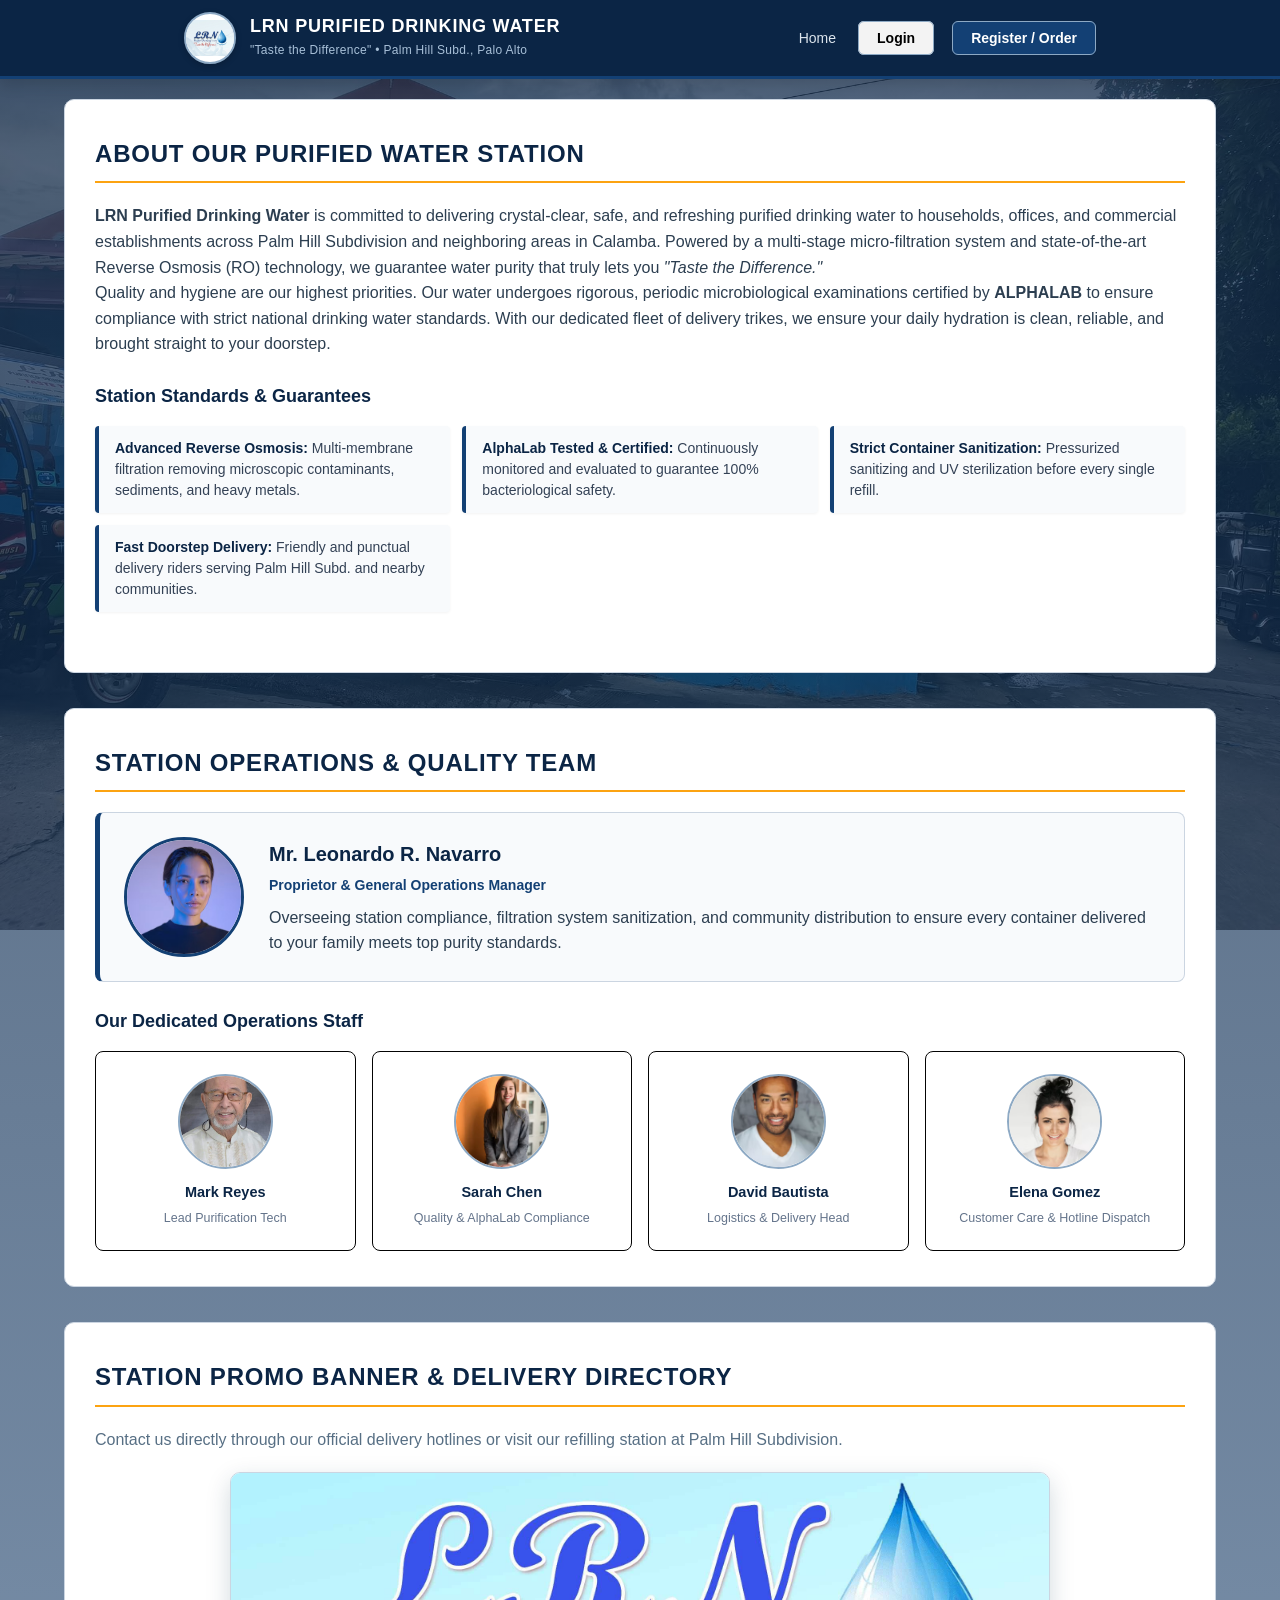
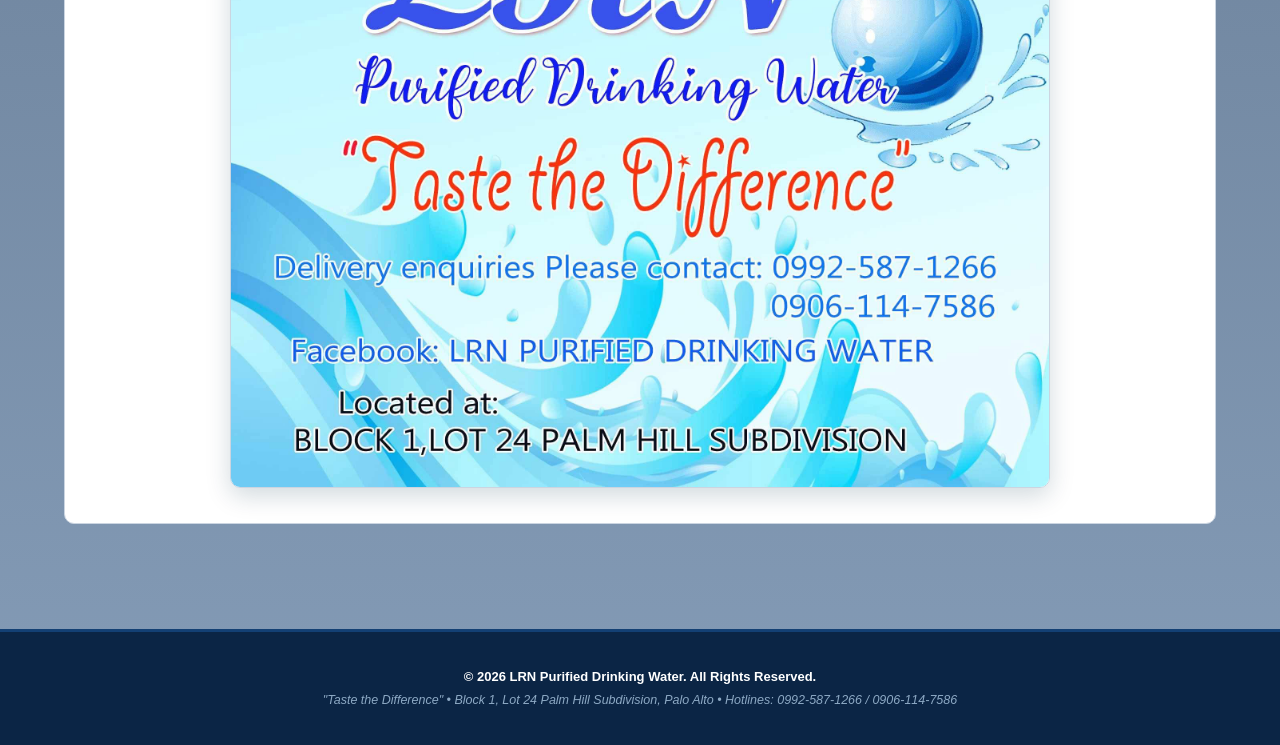
==== commit f09ac269: "add lng" ====
--- a/01_SOURCE_CODE/index.html
+++ b/01_SOURCE_CODE/index.html
@@ -72,7 +72,7 @@
             
             <!-- Station Head Card -->
             <div class="dean-card">
-                <img src="images/manager_index.jpg" alt="Photo of Station Manager" class="dean-img">
+                <img src="images/deen_index.jpg" alt="Photo of Station Manager" class="dean-img">
                 <div class="dean-info">
                     <h3>Mr. Leonardo R. Navarro</h3>
                     <p class="position">Proprietor & General Operations Manager</p>
--- a/01_SOURCE_CODE/assets/css/style.css
+++ b/01_SOURCE_CODE/assets/css/style.css
@@ -16,7 +16,7 @@
     background-color: #edf2f7;
 
     background: linear-gradient(rgba(11, 37, 69, 0.72), rgba(19, 64, 116, 0.52)), 
-                url('../01_SOURCE_CODE/images/water_background.jpg') no-repeat center center fixed;
+                url('../../images/water_background.jpg') no-repeat center center fixed;
     background-size: cover;
     min-height: 100vh;
     
